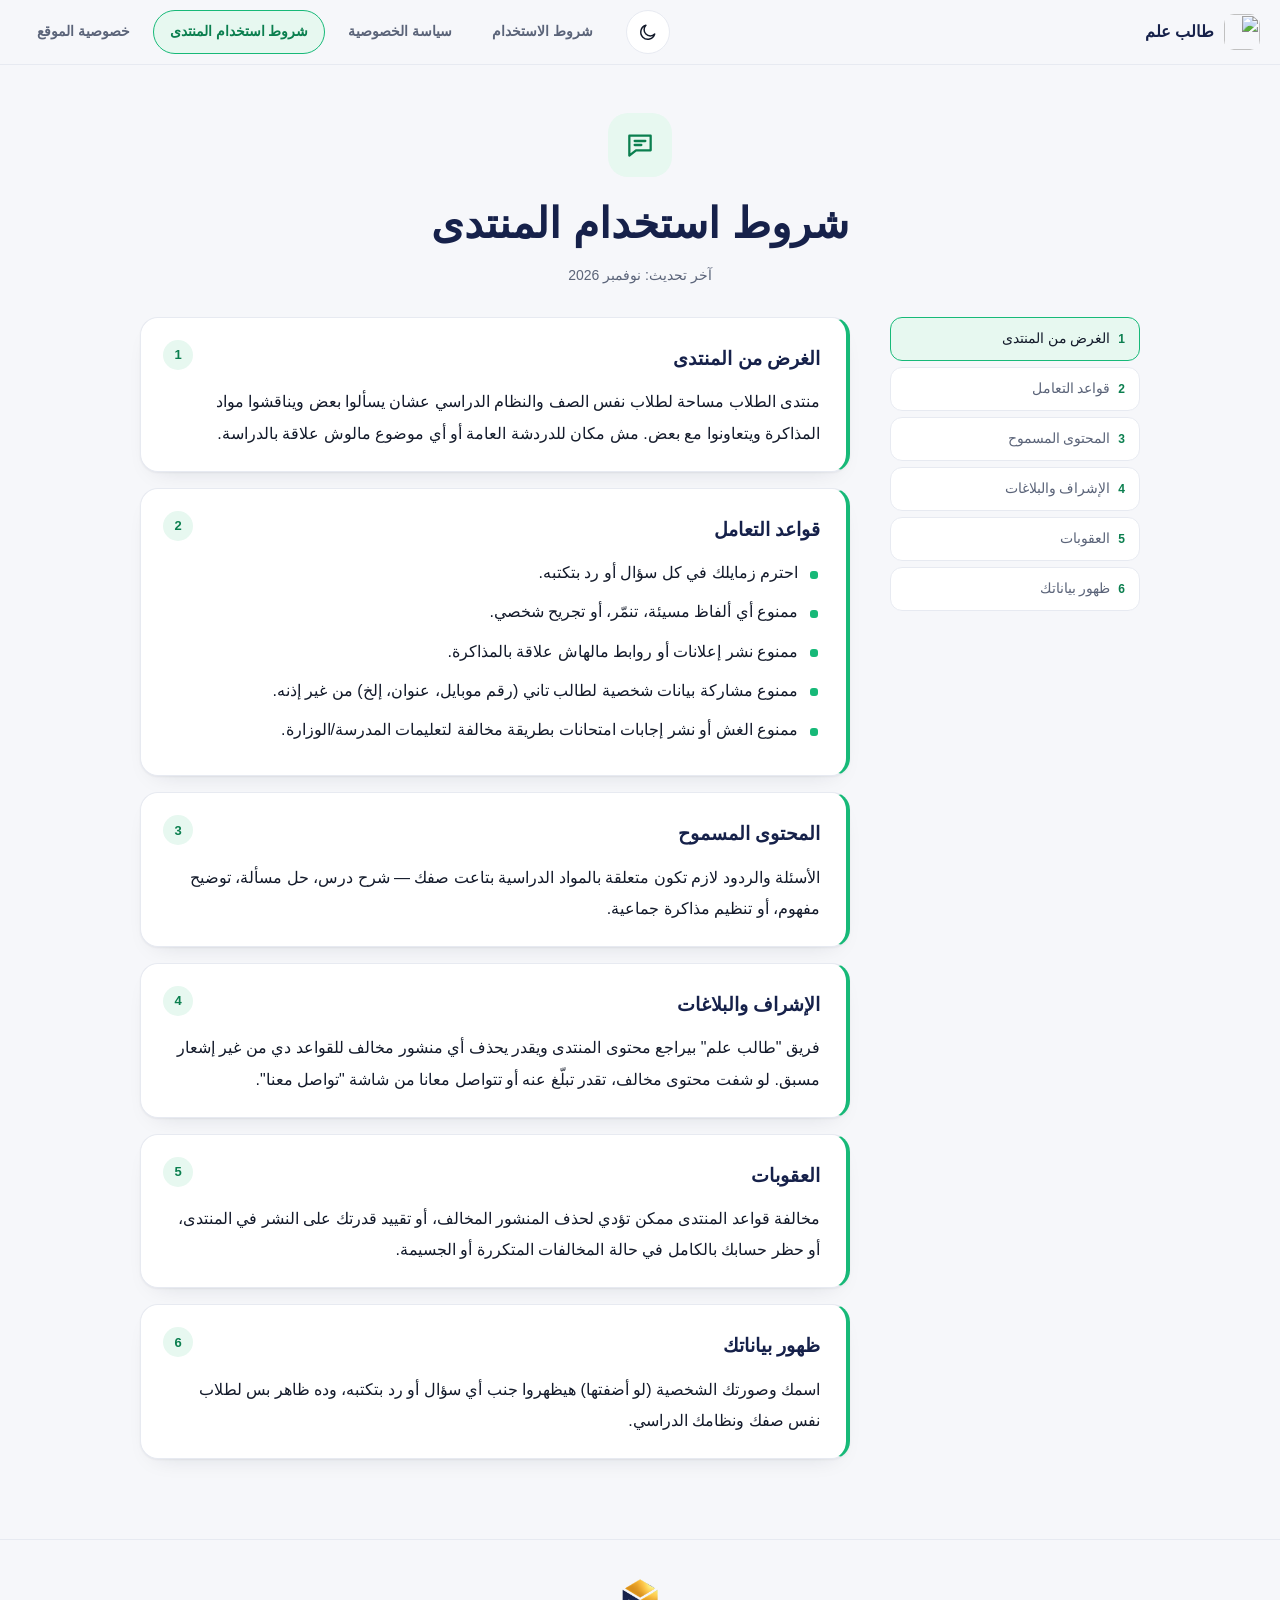
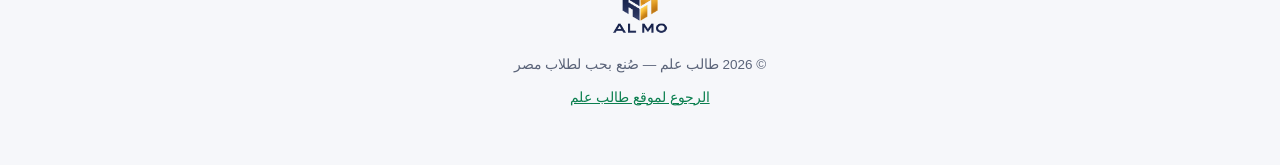
==== forum-terms/index.html @ 6cb27e3e "legal: terms, privacy and forum-terms pages built from legal_content.md" ====
<!doctype html>
<html lang="ar" dir="rtl">
<head>
<meta charset="UTF-8">
<meta name="viewport" content="width=device-width, initial-scale=1.0, viewport-fit=cover">
<title>شروط استخدام المنتدى — طالب علم</title>
<meta name="description" content="شروط استخدام المنتدى لتطبيق طالب علم — آخر تحديث نوفمبر 2026">
<meta name="referrer" content="strict-origin-when-cross-origin">
<meta http-equiv="Content-Security-Policy" content="default-src 'none'; script-src 'self'; style-src 'self' https://fonts.googleapis.com; style-src-attr 'unsafe-inline'; font-src https://fonts.gstatic.com; img-src 'self' data:; connect-src 'none'; base-uri 'none'; form-action 'none'">
<link rel="icon" href="../favicon-32.png">
<link rel="preconnect" href="https://fonts.googleapis.com">
<link rel="preconnect" href="https://fonts.gstatic.com" crossorigin>
<link href="https://fonts.googleapis.com/css2?family=Readex+Pro:wght@400;600;700&family=IBM+Plex+Sans+Arabic:wght@400;500;600&display=swap" rel="stylesheet">
<script src="../assets/js/theme.js"></script>
<link rel="stylesheet" href="../assets/css/legal.css">
</head>
<body>
<div class="progress" id="progress" aria-hidden="true"></div>

<header class="bar" id="bar">
  <a class="brand" href="../"><img src="../assets/app-icon.png" alt="" width="36" height="36"><span>طالب علم</span></a>
  <button class="theme-toggle" id="themeToggle" type="button" aria-pressed="false"><svg viewBox="0 0 24 24" class="i-sun"><circle cx="12" cy="12" r="4.5"/><path d="M12 2.5v2.5M12 19v2.5M4.2 4.2l1.8 1.8M18 18l1.8 1.8M2.5 12H5M19 12h2.5M4.2 19.8 6 18M18 6l1.8-1.8"/></svg><svg viewBox="0 0 24 24" class="i-moon"><path d="M20 14.5A8.5 8.5 0 1 1 9.5 4a7 7 0 0 0 10.5 10.5Z"/></svg></button>
  <nav class="legal-tabs" aria-label="الصفحات القانونية"><a href="../terms/">شروط الاستخدام</a><a href="../privacy/">سياسة الخصوصية</a><a href="../forum-terms/" aria-current="page">شروط استخدام المنتدى</a><a href="../site-privacy/">خصوصية الموقع</a></nav>
</header>

<main class="wrap">
  <div class="doc-head">
    <span class="doc-icon"><svg viewBox="0 0 24 24"><path d="M4 5h16v11H9l-5 4z"/><path d="M8 9h8M8 12h5"/></svg></span>
    <h1>شروط استخدام المنتدى</h1>
    <p class="updated">آخر تحديث: نوفمبر 2026</p>
  </div>

  <div class="doc-layout">
    <nav class="toc" aria-label="فهرس الصفحة"><ol><li><a href="#s1"><b>1</b>الغرض من المنتدى</a></li><li><a href="#s2"><b>2</b>قواعد التعامل</a></li><li><a href="#s3"><b>3</b>المحتوى المسموح</a></li><li><a href="#s4"><b>4</b>الإشراف والبلاغات</a></li><li><a href="#s5"><b>5</b>العقوبات</a></li><li><a href="#s6"><b>6</b>ظهور بياناتك</a></li></ol></nav>
    <div class="sheets">
    <section class="sheet" id="s1"><span class="num" aria-hidden="true">1</span><h2>الغرض من المنتدى</h2>
      <p>منتدى الطلاب مساحة لطلاب نفس الصف والنظام الدراسي عشان يسألوا بعض ويناقشوا مواد المذاكرة ويتعاونوا مع بعض. مش مكان للدردشة العامة أو أي موضوع مالوش علاقة بالدراسة.</p>
    </section>

    <section class="sheet" id="s2"><span class="num" aria-hidden="true">2</span><h2>قواعد التعامل</h2>
      <ul><li>احترم زمايلك في كل سؤال أو رد بتكتبه.</li><li>ممنوع أي ألفاظ مسيئة، تنمّر، أو تجريح شخصي.</li><li>ممنوع نشر إعلانات أو روابط مالهاش علاقة بالمذاكرة.</li><li>ممنوع مشاركة بيانات شخصية لطالب تاني (رقم موبايل، عنوان، إلخ) من غير إذنه.</li><li>ممنوع الغش أو نشر إجابات امتحانات بطريقة مخالفة لتعليمات المدرسة/الوزارة.</li></ul>
    </section>

    <section class="sheet" id="s3"><span class="num" aria-hidden="true">3</span><h2>المحتوى المسموح</h2>
      <p>الأسئلة والردود لازم تكون متعلقة بالمواد الدراسية بتاعت صفك — شرح درس، حل مسألة، توضيح مفهوم، أو تنظيم مذاكرة جماعية.</p>
    </section>

    <section class="sheet" id="s4"><span class="num" aria-hidden="true">4</span><h2>الإشراف والبلاغات</h2>
      <p>فريق &quot;طالب علم&quot; بيراجع محتوى المنتدى ويقدر يحذف أي منشور مخالف للقواعد دي من غير إشعار مسبق. لو شفت محتوى مخالف، تقدر تبلّغ عنه أو تتواصل معانا من شاشة &quot;تواصل معنا&quot;.</p>
    </section>

    <section class="sheet" id="s5"><span class="num" aria-hidden="true">5</span><h2>العقوبات</h2>
      <p>مخالفة قواعد المنتدى ممكن تؤدي لحذف المنشور المخالف، أو تقييد قدرتك على النشر في المنتدى، أو حظر حسابك بالكامل في حالة المخالفات المتكررة أو الجسيمة.</p>
    </section>

    <section class="sheet" id="s6"><span class="num" aria-hidden="true">6</span><h2>ظهور بياناتك</h2>
      <p>اسمك وصورتك الشخصية (لو أضفتها) هيظهروا جنب أي سؤال أو رد بتكتبه، وده ظاهر بس لطلاب نفس صفك ونظامك الدراسي.</p>
    </section>
    </div>
  </div>
</main>

<footer class="foot">
  <a class="foot-sign" href="https://www.facebook.com/share/1HvQMbwYYV/" target="_blank" rel="noopener noreferrer" aria-label="AL MO"><img class="logo-on-light" src="../assets/brand/almo-logo-light.png" alt="AL MO" width="56" height="56"><img class="logo-on-dark" src="../assets/brand/almo-logo.png" alt="" width="56" height="56"></a>
  <p>© 2026 طالب علم — صُنع بحب لطلاب مصر</p>
  <p><a href="../">الرجوع لموقع طالب علم</a></p>
</footer>
<script src="../assets/js/legal.js"></script>
</body>
</html>
---- assets/css/legal.css ----
/* صفحات القانون — هوية طالب علم (فاتح/داكن). فكرة العالم: كراسة المذاكرة، كل بند ورقة بخط الهامش. */
:root{
  --paper:#F6F7FA; --surface:#FFFFFF; --ink:#131A2A; --ink-soft:#5B6479; --line:#E7EAF1;
  --mint:#17B978; --mint-dark:#0B7F4F; --mint-pale:#E7F8F0; --navy:#16214A; --bar-h:64px;
  --font-d:'Readex Pro','Cairo',sans-serif; --font-b:'IBM Plex Sans Arabic',sans-serif;
  --shadow:0 1px 2px rgba(19,26,42,.05), 0 10px 26px -16px rgba(19,26,42,.18);
}
[data-theme="dark"]{
  color-scheme:dark; --paper:#0D1220; --surface:#151C2F; --ink:#EEF1F8; --ink-soft:#A3ADC4; --line:#26304A;
  --mint-dark:#3DDC97; --mint-pale:rgba(23,185,120,.16); --navy:#E6EBFF;
  --shadow:0 1px 2px rgba(0,0,0,.3), 0 12px 28px -14px rgba(0,0,0,.6);
}
*{ box-sizing:border-box }
html{ scroll-behavior:smooth; scroll-padding-top:calc(var(--bar-h) + 70px) }
:focus-visible{ outline:3px solid var(--mint); outline-offset:3px }
body{ margin:0; background:var(--paper); color:var(--ink); font-family:var(--font-b); font-size:16px; line-height:1.95 }
a{ color:var(--mint-dark) }

.progress{ position:fixed; top:0; inset-inline:0; height:3px; z-index:60; background:var(--mint); transform:scaleX(0); transform-origin:right center; pointer-events:none }
.bar{
  position:sticky; top:0; z-index:50; display:flex; flex-wrap:wrap; align-items:center; gap:8px 16px; padding:10px 20px;
  background:color-mix(in srgb, var(--paper) 96%, transparent); -webkit-backdrop-filter:blur(12px); backdrop-filter:blur(12px); border-bottom:1px solid var(--line);
}
.brand{ display:flex; align-items:center; gap:10px; margin-inline-end:auto; font-family:var(--font-d); font-weight:700; color:var(--navy); text-decoration:none }
.brand img{ border-radius:10px }
.theme-toggle{ width:44px; height:44px; border-radius:50%; border:1.5px solid var(--line); background:var(--surface); color:var(--ink); display:grid; place-items:center; cursor:pointer }
.theme-toggle svg{ width:20px; height:20px; grid-area:1/1; fill:none; stroke:currentColor; stroke-width:1.8; stroke-linecap:round; stroke-linejoin:round }
[data-theme="dark"] .theme-toggle .i-moon, :root:not([data-theme="dark"]) .theme-toggle .i-sun{ display:none }
.legal-tabs{ display:flex; gap:6px; overflow-x:auto; scrollbar-width:none; width:100%; order:3 }
.legal-tabs::-webkit-scrollbar{ display:none }
.legal-tabs a{ flex-shrink:0; min-height:44px; display:flex; align-items:center; padding:0 16px; border-radius:99px; font-family:var(--font-d); font-weight:600; font-size:13.5px; color:var(--ink-soft); text-decoration:none; border:1.5px solid transparent }
.legal-tabs a[aria-current="page"]{ color:var(--mint-dark); border-color:var(--mint); background:var(--mint-pale) }
@media (min-width:960px){ .legal-tabs{ width:auto; order:0 } }

.wrap{ max-width:1040px; margin:0 auto; padding:0 20px 64px }
.doc-head{ padding:48px 0 28px; text-align:center }
.doc-icon{ width:64px; height:64px; margin:0 auto 18px; border-radius:20px; display:grid; place-items:center; background:var(--mint-pale); color:var(--mint-dark) }
.doc-icon svg{ width:32px; height:32px; fill:none; stroke:currentColor; stroke-width:1.7; stroke-linecap:round; stroke-linejoin:round }
h1{ margin:0 0 8px; font-family:var(--font-d); font-weight:700; font-size:clamp(28px,5vw,42px); line-height:1.4; color:var(--navy); text-wrap:balance }
.updated{ margin:0; color:var(--ink-soft); font-size:14px }

.doc-layout{ display:grid; gap:20px; align-items:start }
@media (min-width:960px){ .doc-layout{ grid-template-columns:250px 1fr; gap:40px } }

.toc ol{ list-style:none; margin:0; padding:0; display:flex; gap:8px; overflow-x:auto; scrollbar-width:none }
.toc ol::-webkit-scrollbar{ display:none }
.toc{ position:sticky; top:var(--bar-h); z-index:40; margin:0 -20px; padding:8px 20px; background:color-mix(in srgb, var(--paper) 97%, transparent); -webkit-backdrop-filter:blur(10px); backdrop-filter:blur(10px) }
.toc a{ display:flex; align-items:center; gap:8px; min-height:44px; padding:0 14px; white-space:nowrap; border-radius:12px; border:1.5px solid var(--line); background:var(--surface); color:var(--ink-soft); font-size:13.5px; text-decoration:none }
.toc a b{ font-family:var(--font-d); font-size:12px; color:var(--mint-dark) }
.toc a.active{ border-color:var(--mint); color:var(--ink); background:var(--mint-pale) }
@media (min-width:960px){
  .toc{ top:calc(var(--bar-h) + 16px); margin:0; padding:0; background:none; -webkit-backdrop-filter:none; backdrop-filter:none }
  .toc ol{ flex-direction:column; overflow:visible; gap:6px }
  .toc a{ white-space:normal; padding:8px 14px; line-height:1.6 }
}

.sheet{ position:relative; margin-bottom:16px; padding:26px 26px 22px; background:var(--surface); border:1px solid var(--line); border-inline-start:4px solid var(--mint); border-radius:18px; box-shadow:var(--shadow) }
.sheet .num{ position:absolute; top:22px; inset-inline-end:22px; font-family:var(--font-d); font-weight:700; font-size:13px; color:var(--mint-dark); background:var(--mint-pale); min-width:30px; height:30px; padding:0 8px; border-radius:99px; display:grid; place-items:center }
.sheet h2{ margin:0 0 12px; padding-inline-end:44px; font-family:var(--font-d); font-weight:700; font-size:19px; line-height:1.6; color:var(--navy) }
.sheet p{ margin:0 0 10px }
.sheet ul{ margin:0 0 10px; padding:0; list-style:none }
.sheet li{ position:relative; padding-inline-start:22px; margin-bottom:8px }
.sheet li::before{ content:''; position:absolute; inset-inline-start:2px; top:.85em; width:8px; height:8px; border-radius:3px; background:var(--mint) }
.sheet strong{ color:var(--navy); font-weight:600 }
.sheet > :last-child{ margin-bottom:0 }

.foot{ padding:32px 20px 48px; text-align:center; color:var(--ink-soft); font-size:13.5px; border-top:1px solid var(--line) }
.foot p{ margin:6px 0 }
.foot-sign{ display:flex; width:max-content; margin:0 auto 12px; padding:6px }
.foot-sign img{ height:56px; width:auto }
.foot-sign .logo-on-dark, [data-theme="dark"] .foot-sign .logo-on-light{ display:none }
[data-theme="dark"] .foot-sign .logo-on-dark{ display:block }

@media (prefers-reduced-motion:reduce){ html{ scroll-behavior:auto } }
@media print{
  .progress, .bar, .toc, .foot-sign, .theme-toggle{ display:none }
  body{ background:#fff; color:#000; font-size:12pt; line-height:1.8 }
  .sheet{ box-shadow:none; border:1px solid #bbb; border-inline-start:3px solid #555; break-inside:avoid; background:#fff }
  .sheet h2, h1, .sheet strong{ color:#000 }
  .sheet .num{ background:#eee; color:#000 }
}

/* من غير ده، صف أزرار الفهرس (nowrap) بيوسّع عمود الجريد والصفحة كلها بتتسحب أفقيًا على الموبايل */
.doc-layout > *{ min-width:0 }
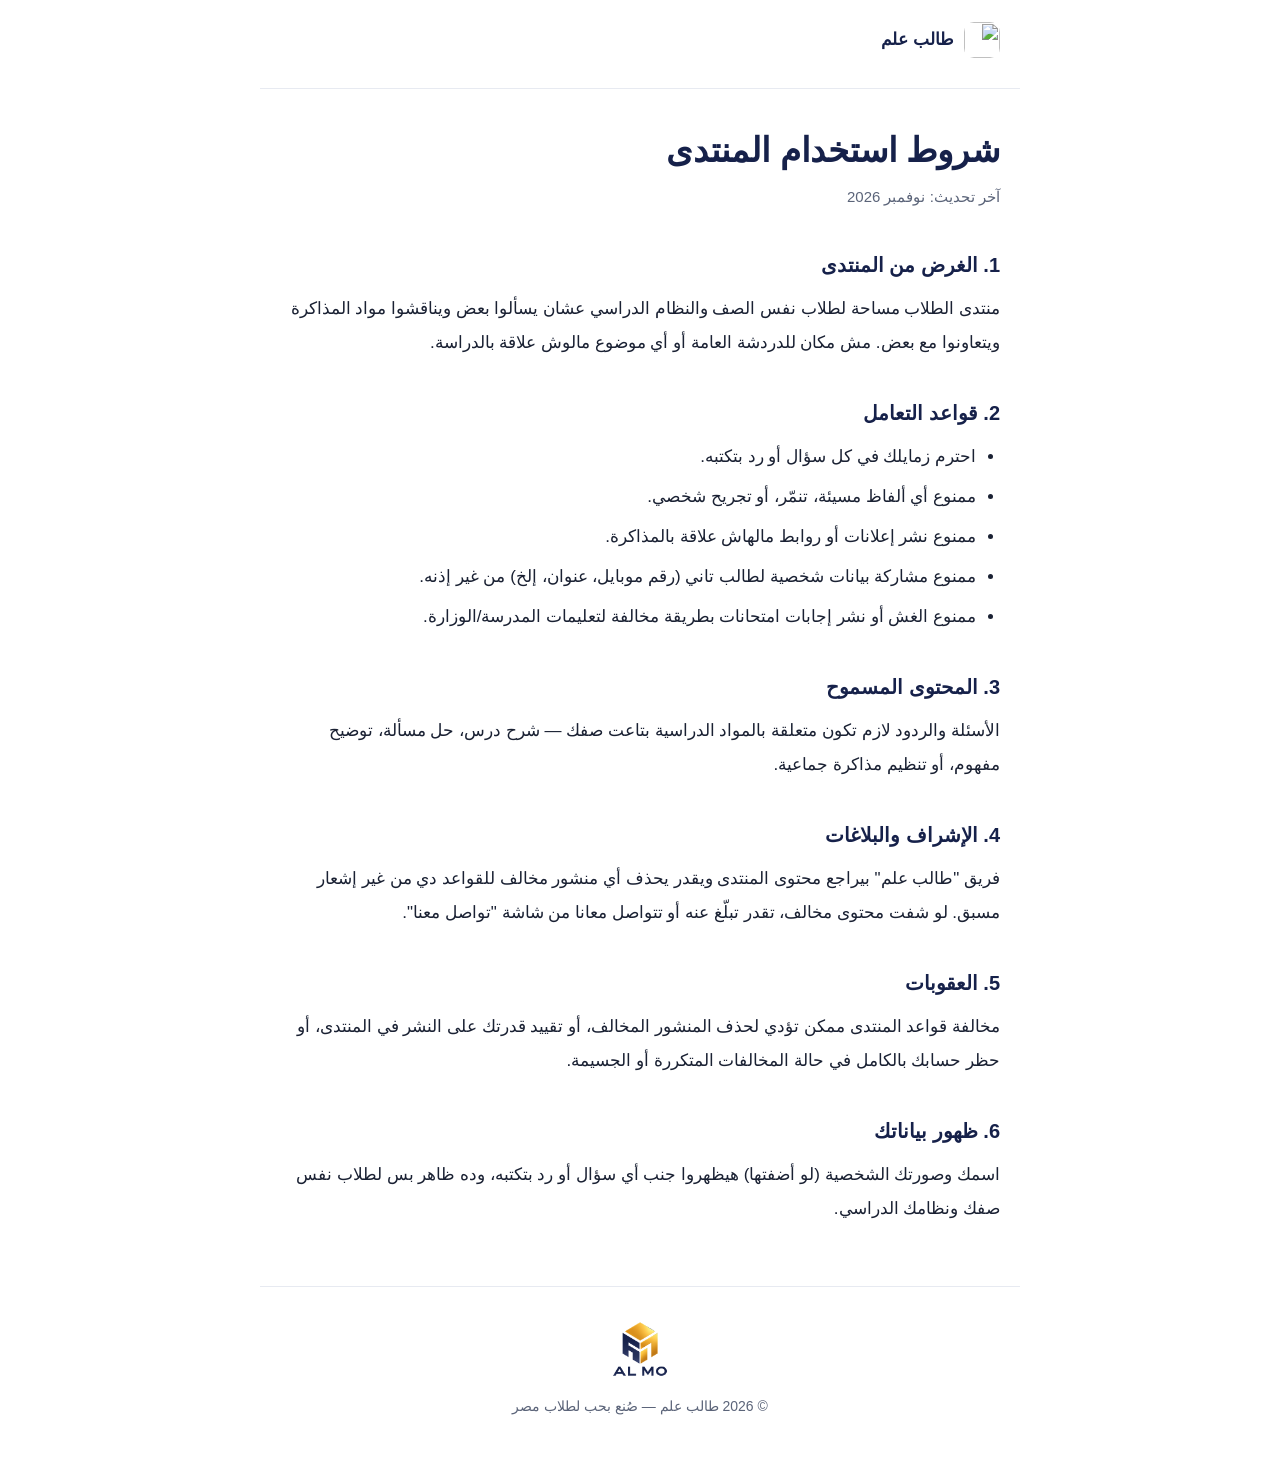
==== commit 3e19f32a: "legal: plain standalone pages, no JS, no cross-links" ====
--- a/forum-terms/index.html
+++ b/forum-terms/index.html
@@ -2,69 +2,60 @@
 <html lang="ar" dir="rtl">
 <head>
 <meta charset="UTF-8">
-<meta name="viewport" content="width=device-width, initial-scale=1.0, viewport-fit=cover">
+<meta name="viewport" content="width=device-width, initial-scale=1.0">
 <title>شروط استخدام المنتدى — طالب علم</title>
 <meta name="description" content="شروط استخدام المنتدى لتطبيق طالب علم — آخر تحديث نوفمبر 2026">
 <meta name="referrer" content="strict-origin-when-cross-origin">
-<meta http-equiv="Content-Security-Policy" content="default-src 'none'; script-src 'self'; style-src 'self' https://fonts.googleapis.com; style-src-attr 'unsafe-inline'; font-src https://fonts.gstatic.com; img-src 'self' data:; connect-src 'none'; base-uri 'none'; form-action 'none'">
+<meta http-equiv="Content-Security-Policy" content="default-src 'none'; style-src 'self' https://fonts.googleapis.com; font-src https://fonts.gstatic.com; img-src 'self' data:; base-uri 'none'; form-action 'none'">
 <link rel="icon" href="../favicon-32.png">
 <link rel="preconnect" href="https://fonts.googleapis.com">
 <link rel="preconnect" href="https://fonts.gstatic.com" crossorigin>
-<link href="https://fonts.googleapis.com/css2?family=Readex+Pro:wght@400;600;700&family=IBM+Plex+Sans+Arabic:wght@400;500;600&display=swap" rel="stylesheet">
-<script src="../assets/js/theme.js"></script>
+<link href="https://fonts.googleapis.com/css2?family=Readex+Pro:wght@600;700&family=IBM+Plex+Sans+Arabic:wght@400;500;600&display=swap" rel="stylesheet">
 <link rel="stylesheet" href="../assets/css/legal.css">
 </head>
 <body>
-<div class="progress" id="progress" aria-hidden="true"></div>
-
-<header class="bar" id="bar">
+<header class="top">
   <a class="brand" href="../"><img src="../assets/app-icon.png" alt="" width="36" height="36"><span>طالب علم</span></a>
-  <button class="theme-toggle" id="themeToggle" type="button" aria-pressed="false"><svg viewBox="0 0 24 24" class="i-sun"><circle cx="12" cy="12" r="4.5"/><path d="M12 2.5v2.5M12 19v2.5M4.2 4.2l1.8 1.8M18 18l1.8 1.8M2.5 12H5M19 12h2.5M4.2 19.8 6 18M18 6l1.8-1.8"/></svg><svg viewBox="0 0 24 24" class="i-moon"><path d="M20 14.5A8.5 8.5 0 1 1 9.5 4a7 7 0 0 0 10.5 10.5Z"/></svg></button>
-  <nav class="legal-tabs" aria-label="الصفحات القانونية"><a href="../terms/">شروط الاستخدام</a><a href="../privacy/">سياسة الخصوصية</a><a href="../forum-terms/" aria-current="page">شروط استخدام المنتدى</a><a href="../site-privacy/">خصوصية الموقع</a></nav>
 </header>
 
-<main class="wrap">
-  <div class="doc-head">
-    <span class="doc-icon"><svg viewBox="0 0 24 24"><path d="M4 5h16v11H9l-5 4z"/><path d="M8 9h8M8 12h5"/></svg></span>
-    <h1>شروط استخدام المنتدى</h1>
-    <p class="updated">آخر تحديث: نوفمبر 2026</p>
-  </div>
+<main>
+  <h1>شروط استخدام المنتدى</h1>
+  <p class="updated">آخر تحديث: نوفمبر 2026</p>
 
-  <div class="doc-layout">
-    <nav class="toc" aria-label="فهرس الصفحة"><ol><li><a href="#s1"><b>1</b>الغرض من المنتدى</a></li><li><a href="#s2"><b>2</b>قواعد التعامل</a></li><li><a href="#s3"><b>3</b>المحتوى المسموح</a></li><li><a href="#s4"><b>4</b>الإشراف والبلاغات</a></li><li><a href="#s5"><b>5</b>العقوبات</a></li><li><a href="#s6"><b>6</b>ظهور بياناتك</a></li></ol></nav>
-    <div class="sheets">
-    <section class="sheet" id="s1"><span class="num" aria-hidden="true">1</span><h2>الغرض من المنتدى</h2>
+    <section>
+      <h2>1. الغرض من المنتدى</h2>
       <p>منتدى الطلاب مساحة لطلاب نفس الصف والنظام الدراسي عشان يسألوا بعض ويناقشوا مواد المذاكرة ويتعاونوا مع بعض. مش مكان للدردشة العامة أو أي موضوع مالوش علاقة بالدراسة.</p>
     </section>
 
-    <section class="sheet" id="s2"><span class="num" aria-hidden="true">2</span><h2>قواعد التعامل</h2>
+    <section>
+      <h2>2. قواعد التعامل</h2>
       <ul><li>احترم زمايلك في كل سؤال أو رد بتكتبه.</li><li>ممنوع أي ألفاظ مسيئة، تنمّر، أو تجريح شخصي.</li><li>ممنوع نشر إعلانات أو روابط مالهاش علاقة بالمذاكرة.</li><li>ممنوع مشاركة بيانات شخصية لطالب تاني (رقم موبايل، عنوان، إلخ) من غير إذنه.</li><li>ممنوع الغش أو نشر إجابات امتحانات بطريقة مخالفة لتعليمات المدرسة/الوزارة.</li></ul>
     </section>
 
-    <section class="sheet" id="s3"><span class="num" aria-hidden="true">3</span><h2>المحتوى المسموح</h2>
+    <section>
+      <h2>3. المحتوى المسموح</h2>
       <p>الأسئلة والردود لازم تكون متعلقة بالمواد الدراسية بتاعت صفك — شرح درس، حل مسألة، توضيح مفهوم، أو تنظيم مذاكرة جماعية.</p>
     </section>
 
-    <section class="sheet" id="s4"><span class="num" aria-hidden="true">4</span><h2>الإشراف والبلاغات</h2>
+    <section>
+      <h2>4. الإشراف والبلاغات</h2>
       <p>فريق &quot;طالب علم&quot; بيراجع محتوى المنتدى ويقدر يحذف أي منشور مخالف للقواعد دي من غير إشعار مسبق. لو شفت محتوى مخالف، تقدر تبلّغ عنه أو تتواصل معانا من شاشة &quot;تواصل معنا&quot;.</p>
     </section>
 
-    <section class="sheet" id="s5"><span class="num" aria-hidden="true">5</span><h2>العقوبات</h2>
+    <section>
+      <h2>5. العقوبات</h2>
       <p>مخالفة قواعد المنتدى ممكن تؤدي لحذف المنشور المخالف، أو تقييد قدرتك على النشر في المنتدى، أو حظر حسابك بالكامل في حالة المخالفات المتكررة أو الجسيمة.</p>
     </section>
 
-    <section class="sheet" id="s6"><span class="num" aria-hidden="true">6</span><h2>ظهور بياناتك</h2>
+    <section>
+      <h2>6. ظهور بياناتك</h2>
       <p>اسمك وصورتك الشخصية (لو أضفتها) هيظهروا جنب أي سؤال أو رد بتكتبه، وده ظاهر بس لطلاب نفس صفك ونظامك الدراسي.</p>
     </section>
-    </div>
-  </div>
 </main>
 
-<footer class="foot">
-  <a class="foot-sign" href="https://www.facebook.com/share/1HvQMbwYYV/" target="_blank" rel="noopener noreferrer" aria-label="AL MO"><img class="logo-on-light" src="../assets/brand/almo-logo-light.png" alt="AL MO" width="56" height="56"><img class="logo-on-dark" src="../assets/brand/almo-logo.png" alt="" width="56" height="56"></a>
+<footer>
+  <a class="sign" href="https://www.facebook.com/share/1HvQMbwYYV/" target="_blank" rel="noopener noreferrer" aria-label="AL MO"><img class="on-light" src="../assets/brand/almo-logo-light.png" alt="AL MO" width="56" height="56"><img class="on-dark" src="../assets/brand/almo-logo.png" alt="" width="56" height="56"></a>
   <p>© 2026 طالب علم — صُنع بحب لطلاب مصر</p>
-  <p><a href="../">الرجوع لموقع طالب علم</a></p>
 </footer>
-<script src="../assets/js/legal.js"></script>
 </body>
 </html>
--- a/assets/css/legal.css
+++ b/assets/css/legal.css
@@ -1,84 +1,39 @@
-/* صفحات القانون — هوية طالب علم (فاتح/داكن). فكرة العالم: كراسة المذاكرة، كل بند ورقة بخط الهامش. */
+/* صفحات القانون: صفحة عادية بسيطة. كل صفحة لوحدها، من غير JS ومن غير روابط بين الصفحات. */
 :root{
-  --paper:#F6F7FA; --surface:#FFFFFF; --ink:#131A2A; --ink-soft:#5B6479; --line:#E7EAF1;
-  --mint:#17B978; --mint-dark:#0B7F4F; --mint-pale:#E7F8F0; --navy:#16214A; --bar-h:64px;
+  --bg:#FFFFFF; --ink:#1A2133; --soft:#5B6479; --line:#E7EAF1; --head:#16214A; --link:#0B7F4F;
   --font-d:'Readex Pro','Cairo',sans-serif; --font-b:'IBM Plex Sans Arabic',sans-serif;
-  --shadow:0 1px 2px rgba(19,26,42,.05), 0 10px 26px -16px rgba(19,26,42,.18);
 }
-[data-theme="dark"]{
-  color-scheme:dark; --paper:#0D1220; --surface:#151C2F; --ink:#EEF1F8; --ink-soft:#A3ADC4; --line:#26304A;
-  --mint-dark:#3DDC97; --mint-pale:rgba(23,185,120,.16); --navy:#E6EBFF;
-  --shadow:0 1px 2px rgba(0,0,0,.3), 0 12px 28px -14px rgba(0,0,0,.6);
+@media (prefers-color-scheme:dark){
+  :root{ color-scheme:dark; --bg:#0D1220; --ink:#E3E8F4; --soft:#A3ADC4; --line:#26304A; --head:#F1F4FB; --link:#3DDC97 }
 }
 *{ box-sizing:border-box }
-html{ scroll-behavior:smooth; scroll-padding-top:calc(var(--bar-h) + 70px) }
-:focus-visible{ outline:3px solid var(--mint); outline-offset:3px }
-body{ margin:0; background:var(--paper); color:var(--ink); font-family:var(--font-b); font-size:16px; line-height:1.95 }
-a{ color:var(--mint-dark) }
+body{ margin:0; background:var(--bg); color:var(--ink); font-family:var(--font-b); font-size:17px; line-height:2 }
+a{ color:var(--link) }
+:focus-visible{ outline:3px solid var(--link); outline-offset:3px }
 
-.progress{ position:fixed; top:0; inset-inline:0; height:3px; z-index:60; background:var(--mint); transform:scaleX(0); transform-origin:right center; pointer-events:none }
-.bar{
-  position:sticky; top:0; z-index:50; display:flex; flex-wrap:wrap; align-items:center; gap:8px 16px; padding:10px 20px;
-  background:color-mix(in srgb, var(--paper) 96%, transparent); -webkit-backdrop-filter:blur(12px); backdrop-filter:blur(12px); border-bottom:1px solid var(--line);
+.top, main, footer{ max-width:760px; margin:0 auto; padding-inline:20px }
+.top{ padding-block:18px; border-bottom:1px solid var(--line) }
+.brand{ display:inline-flex; align-items:center; gap:10px; min-height:44px; font-family:var(--font-d); font-weight:700; color:var(--head); text-decoration:none }
+.brand img{ border-radius:10px }
+
+main{ padding-block:36px 48px }
+h1{ margin:0 0 6px; font-family:var(--font-d); font-weight:700; font-size:clamp(26px,5vw,34px); line-height:1.5; color:var(--head) }
+.updated{ margin:0 0 32px; color:var(--soft); font-size:15px }
+h2{ margin:36px 0 10px; font-family:var(--font-d); font-weight:700; font-size:20px; line-height:1.7; color:var(--head) }
+p{ margin:0 0 12px }
+ul{ margin:0 0 12px; padding-inline-start:24px }
+li{ margin-bottom:6px }
+strong{ font-weight:600; color:var(--head) }
+
+footer{ padding-block:28px 48px; border-top:1px solid var(--line); text-align:center; color:var(--soft); font-size:14px }
+footer p{ margin:6px 0 0 }
+.sign{ display:inline-flex; padding:6px }
+.sign img{ height:56px; width:auto }
+.sign .on-dark{ display:none }
+@media (prefers-color-scheme:dark){ .sign .on-light{ display:none } .sign .on-dark{ display:block } }
+
+@media print{
+  .top, .sign{ display:none }
+  body{ background:#fff; color:#000; font-size:12pt; line-height:1.8 }
+  h1, h2, strong{ color:#000 }
 }
-.brand{ display:flex; align-items:center; gap:10px; margin-inline-end:auto; font-family:var(--font-d); font-weight:700; color:var(--navy); text-decoration:none }
-.brand img{ border-radius:10px }
-.theme-toggle{ width:44px; height:44px; border-radius:50%; border:1.5px solid var(--line); background:var(--surface); color:var(--ink); display:grid; place-items:center; cursor:pointer }
-.theme-toggle svg{ width:20px; height:20px; grid-area:1/1; fill:none; stroke:currentColor; stroke-width:1.8; stroke-linecap:round; stroke-linejoin:round }
-[data-theme="dark"] .theme-toggle .i-moon, :root:not([data-theme="dark"]) .theme-toggle .i-sun{ display:none }
-.legal-tabs{ display:flex; gap:6px; overflow-x:auto; scrollbar-width:none; width:100%; order:3 }
-.legal-tabs::-webkit-scrollbar{ display:none }
-.legal-tabs a{ flex-shrink:0; min-height:44px; display:flex; align-items:center; padding:0 16px; border-radius:99px; font-family:var(--font-d); font-weight:600; font-size:13.5px; color:var(--ink-soft); text-decoration:none; border:1.5px solid transparent }
-.legal-tabs a[aria-current="page"]{ color:var(--mint-dark); border-color:var(--mint); background:var(--mint-pale) }
-@media (min-width:960px){ .legal-tabs{ width:auto; order:0 } }
-
-.wrap{ max-width:1040px; margin:0 auto; padding:0 20px 64px }
-.doc-head{ padding:48px 0 28px; text-align:center }
-.doc-icon{ width:64px; height:64px; margin:0 auto 18px; border-radius:20px; display:grid; place-items:center; background:var(--mint-pale); color:var(--mint-dark) }
-.doc-icon svg{ width:32px; height:32px; fill:none; stroke:currentColor; stroke-width:1.7; stroke-linecap:round; stroke-linejoin:round }
-h1{ margin:0 0 8px; font-family:var(--font-d); font-weight:700; font-size:clamp(28px,5vw,42px); line-height:1.4; color:var(--navy); text-wrap:balance }
-.updated{ margin:0; color:var(--ink-soft); font-size:14px }
-
-.doc-layout{ display:grid; gap:20px; align-items:start }
-@media (min-width:960px){ .doc-layout{ grid-template-columns:250px 1fr; gap:40px } }
-
-.toc ol{ list-style:none; margin:0; padding:0; display:flex; gap:8px; overflow-x:auto; scrollbar-width:none }
-.toc ol::-webkit-scrollbar{ display:none }
-.toc{ position:sticky; top:var(--bar-h); z-index:40; margin:0 -20px; padding:8px 20px; background:color-mix(in srgb, var(--paper) 97%, transparent); -webkit-backdrop-filter:blur(10px); backdrop-filter:blur(10px) }
-.toc a{ display:flex; align-items:center; gap:8px; min-height:44px; padding:0 14px; white-space:nowrap; border-radius:12px; border:1.5px solid var(--line); background:var(--surface); color:var(--ink-soft); font-size:13.5px; text-decoration:none }
-.toc a b{ font-family:var(--font-d); font-size:12px; color:var(--mint-dark) }
-.toc a.active{ border-color:var(--mint); color:var(--ink); background:var(--mint-pale) }
-@media (min-width:960px){
-  .toc{ top:calc(var(--bar-h) + 16px); margin:0; padding:0; background:none; -webkit-backdrop-filter:none; backdrop-filter:none }
-  .toc ol{ flex-direction:column; overflow:visible; gap:6px }
-  .toc a{ white-space:normal; padding:8px 14px; line-height:1.6 }
-}
-
-.sheet{ position:relative; margin-bottom:16px; padding:26px 26px 22px; background:var(--surface); border:1px solid var(--line); border-inline-start:4px solid var(--mint); border-radius:18px; box-shadow:var(--shadow) }
-.sheet .num{ position:absolute; top:22px; inset-inline-end:22px; font-family:var(--font-d); font-weight:700; font-size:13px; color:var(--mint-dark); background:var(--mint-pale); min-width:30px; height:30px; padding:0 8px; border-radius:99px; display:grid; place-items:center }
-.sheet h2{ margin:0 0 12px; padding-inline-end:44px; font-family:var(--font-d); font-weight:700; font-size:19px; line-height:1.6; color:var(--navy) }
-.sheet p{ margin:0 0 10px }
-.sheet ul{ margin:0 0 10px; padding:0; list-style:none }
-.sheet li{ position:relative; padding-inline-start:22px; margin-bottom:8px }
-.sheet li::before{ content:''; position:absolute; inset-inline-start:2px; top:.85em; width:8px; height:8px; border-radius:3px; background:var(--mint) }
-.sheet strong{ color:var(--navy); font-weight:600 }
-.sheet > :last-child{ margin-bottom:0 }
-
-.foot{ padding:32px 20px 48px; text-align:center; color:var(--ink-soft); font-size:13.5px; border-top:1px solid var(--line) }
-.foot p{ margin:6px 0 }
-.foot-sign{ display:flex; width:max-content; margin:0 auto 12px; padding:6px }
-.foot-sign img{ height:56px; width:auto }
-.foot-sign .logo-on-dark, [data-theme="dark"] .foot-sign .logo-on-light{ display:none }
-[data-theme="dark"] .foot-sign .logo-on-dark{ display:block }
-
-@media (prefers-reduced-motion:reduce){ html{ scroll-behavior:auto } }
-@media print{
-  .progress, .bar, .toc, .foot-sign, .theme-toggle{ display:none }
-  body{ background:#fff; color:#000; font-size:12pt; line-height:1.8 }
-  .sheet{ box-shadow:none; border:1px solid #bbb; border-inline-start:3px solid #555; break-inside:avoid; background:#fff }
-  .sheet h2, h1, .sheet strong{ color:#000 }
-  .sheet .num{ background:#eee; color:#000 }
-}
-
-/* من غير ده، صف أزرار الفهرس (nowrap) بيوسّع عمود الجريد والصفحة كلها بتتسحب أفقيًا على الموبايل */
-.doc-layout > *{ min-width:0 }
